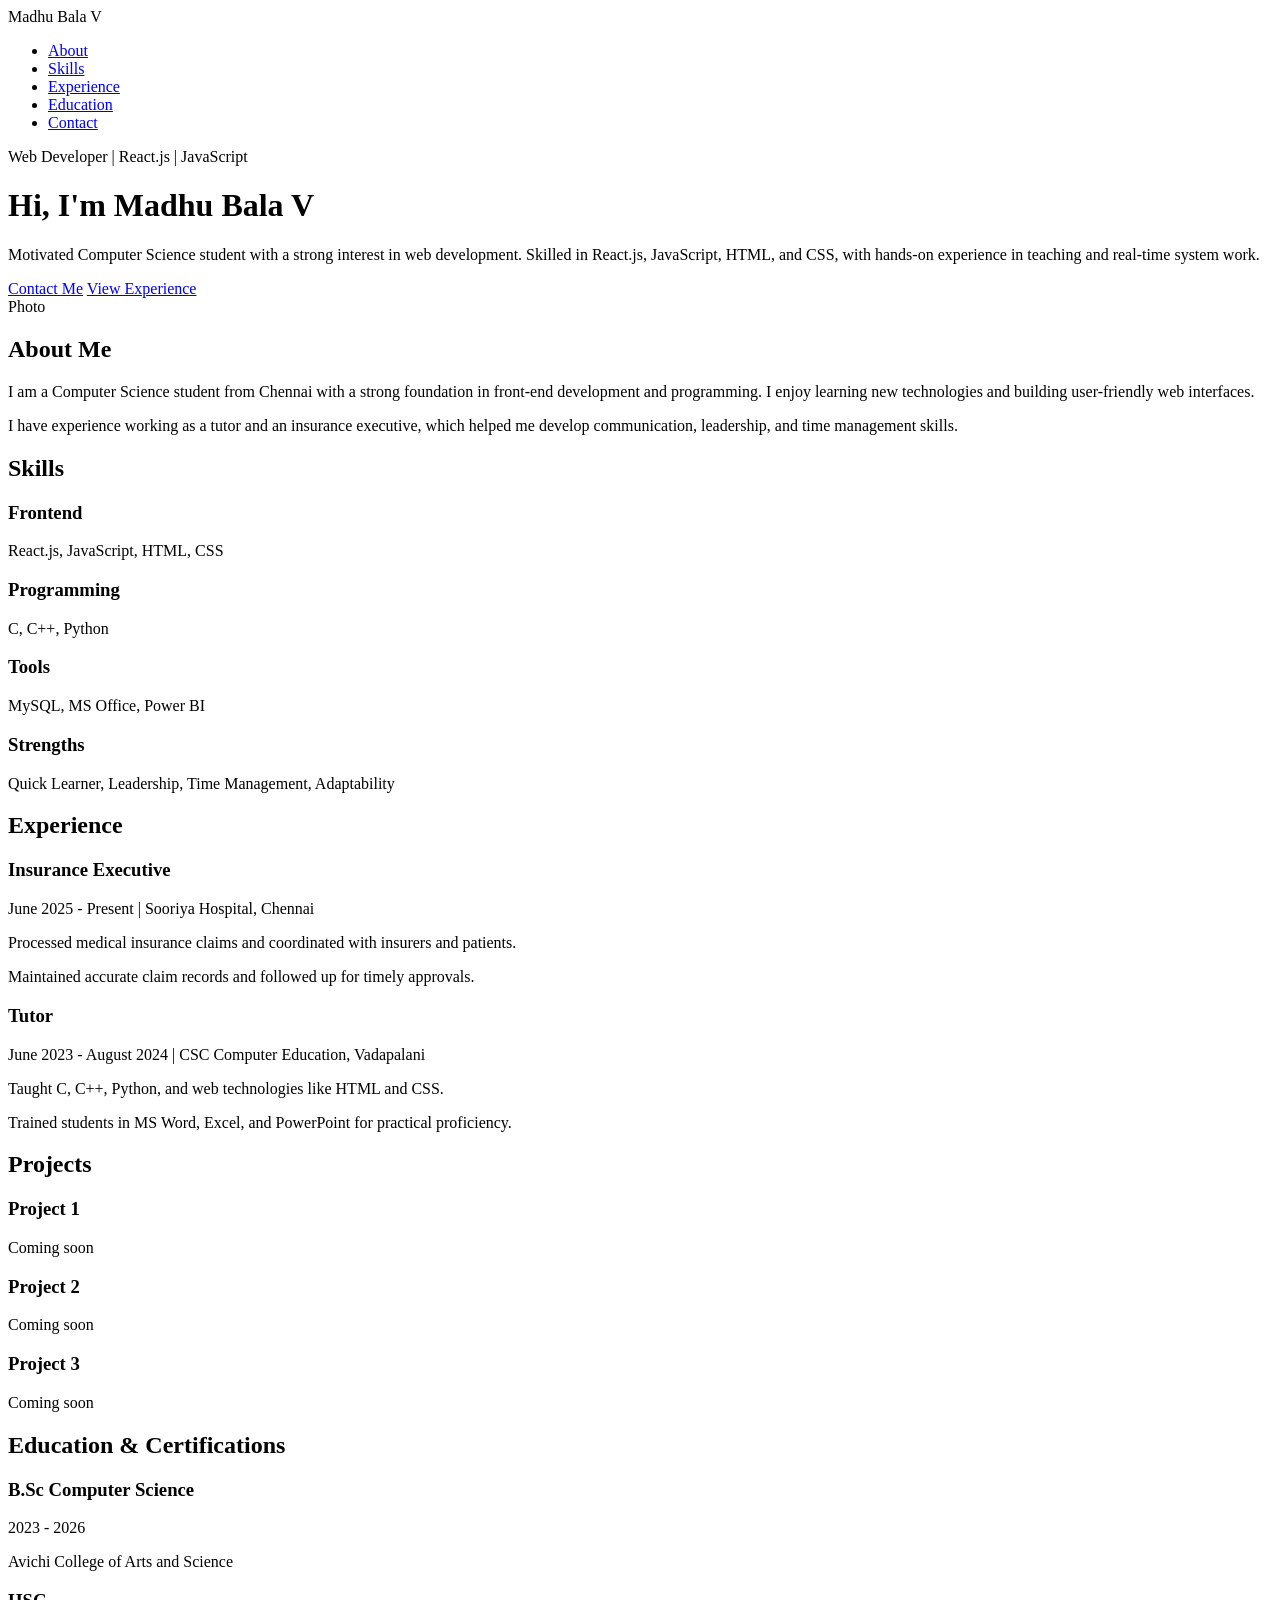
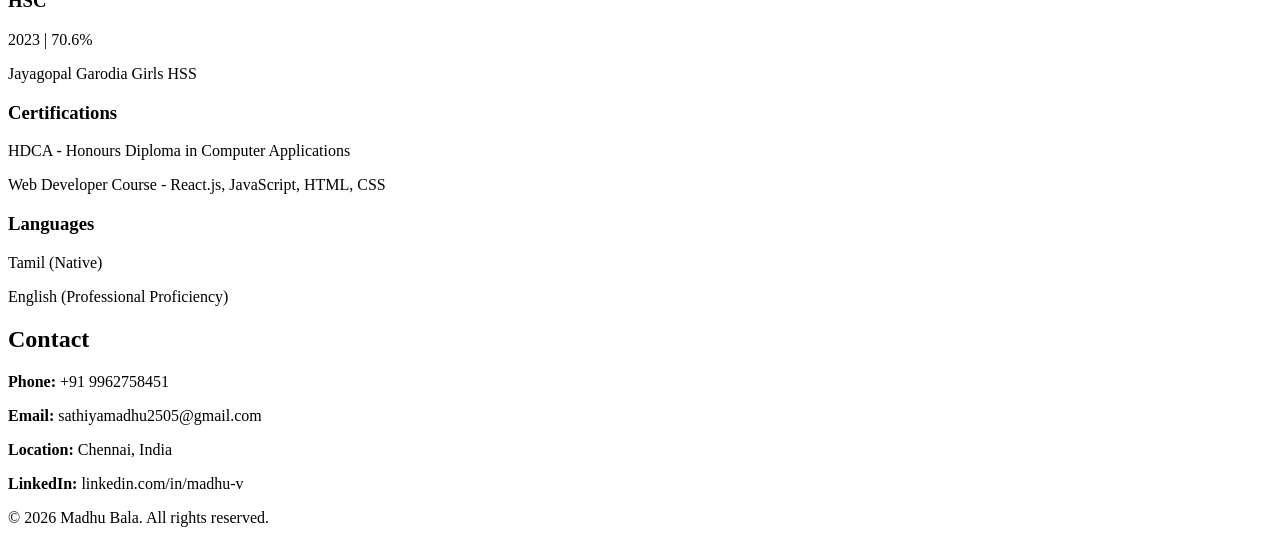
==== index.html @ f21105ec "Rename portfolio.html to index.html" ====
<!DOCTYPE html>
<html lang="en">
<head>
  <meta charset="UTF-8" />
  <meta name="viewport" content="width=device-width, initial-scale=1.0" />
  <title>Madhu Bala V | Portfolio</title>
  <link rel="stylesheet" href="style1.css" />
</head>
<body>
  <header class="hero">
    <nav class="navbar">
      <div class="logo">Madhu Bala V</div>
      <ul class="nav-links">
        <li><a href="#about">About</a></li>
        <li><a href="#skills">Skills</a></li>
        <li><a href="#experience">Experience</a></li>
        <li><a href="#education">Education</a></li>
        <li><a href="#contact">Contact</a></li>
      </ul>
    </nav>

    <div class="hero-content">
      <div class="hero-text">
        <p class="subtitle">Web Developer | React.js | JavaScript</p>
        <h1>Hi, I'm <span>Madhu Bala V</span></h1>
        <p class="description">
          Motivated Computer Science student with a strong interest in web development.
          Skilled in React.js, JavaScript, HTML, and CSS, with hands-on experience in
          teaching and real-time system work.
        </p>
        <div class="hero-buttons">
          <a href="#contact" class="btn primary">Contact Me</a>
          <a href="#experience" class="btn secondary">View Experience</a>
        </div>
      </div>

      <div class="hero-image">
        <div class="photo-placeholder">Photo</div>
      </div>
    </div>
  </header>

  <main>
    <section id="about" class="section">
      <h2>About Me</h2>
      <p>
        I am a Computer Science student from Chennai with a strong foundation in
        front-end development and programming. I enjoy learning new technologies and
        building user-friendly web interfaces.
      </p>
      <p>
        I have experience working as a tutor and an insurance executive, which helped
        me develop communication, leadership, and time management skills.
      </p>
    </section>

    <section id="skills" class="section">
      <h2>Skills</h2>
      <div class="skills-grid">
        <div class="card">
          <h3>Frontend</h3>
          <p>React.js, JavaScript, HTML, CSS</p>
        </div>
        <div class="card">
          <h3>Programming</h3>
          <p>C, C++, Python</p>
        </div>
        <div class="card">
          <h3>Tools</h3>
          <p>MySQL, MS Office, Power BI</p>
        </div>
        <div class="card">
          <h3>Strengths</h3>
          <p>Quick Learner, Leadership, Time Management, Adaptability</p>
        </div>
      </div>
    </section>

    <section id="experience" class="section">
      <h2>Experience</h2>
      <div class="timeline">
        <div class="timeline-item">
          <h3>Insurance Executive</h3>
          <span>June 2025 - Present | Sooriya Hospital, Chennai</span>
          <p>Processed medical insurance claims and coordinated with insurers and patients.</p>
          <p>Maintained accurate claim records and followed up for timely approvals.</p>
        </div>
        <div class="timeline-item">
          <h3>Tutor</h3>
          <span>June 2023 - August 2024 | CSC Computer Education, Vadapalani</span>
          <p>Taught C, C++, Python, and web technologies like HTML and CSS.</p>
          <p>Trained students in MS Word, Excel, and PowerPoint for practical proficiency.</p>
        </div>
      </div>
    </section>

    <section id="projects" class="section">
      <h2>Projects</h2>
      <div class="projects-grid">
        <div class="card empty-card">
          <h3>Project 1</h3>
          <p>Coming soon</p>
        </div>
        <div class="card empty-card">
          <h3>Project 2</h3>
          <p>Coming soon</p>
        </div>
        <div class="card empty-card">
          <h3>Project 3</h3>
          <p>Coming soon</p>
        </div>
      </div>
    </section>

    <section id="education" class="section">
      <h2>Education & Certifications</h2>
      <div class="skills-grid">
        <div class="card">
          <h3>B.Sc Computer Science</h3>
          <p>2023 - 2026</p>
          <p>Avichi College of Arts and Science</p>
        </div>
        <div class="card">
          <h3>HSC</h3>
          <p>2023 | 70.6%</p>
          <p>Jayagopal Garodia Girls HSS</p>
        </div>
        <div class="card">
          <h3>Certifications</h3>
          <p>HDCA - Honours Diploma in Computer Applications</p>
          <p>Web Developer Course - React.js, JavaScript, HTML, CSS</p>
        </div>
        <div class="card">
          <h3>Languages</h3>
          <p>Tamil (Native)</p>
          <p>English (Professional Proficiency)</p>
        </div>
      </div>
    </section>

    <section id="contact" class="section contact-section">
      <h2>Contact</h2>
      <div class="contact-card">
        <p><strong>Phone:</strong> +91 9962758451</p>
        <p><strong>Email:</strong> sathiyamadhu2505@gmail.com</p>
        <p><strong>Location:</strong> Chennai, India</p>
        <p><strong>LinkedIn:</strong> linkedin.com/in/madhu-v</p>
      </div>
    </section>
  </main>

  <footer>
    <p>© 2026 Madhu Bala. All rights reserved.</p>
  </footer>
</body>
</html>
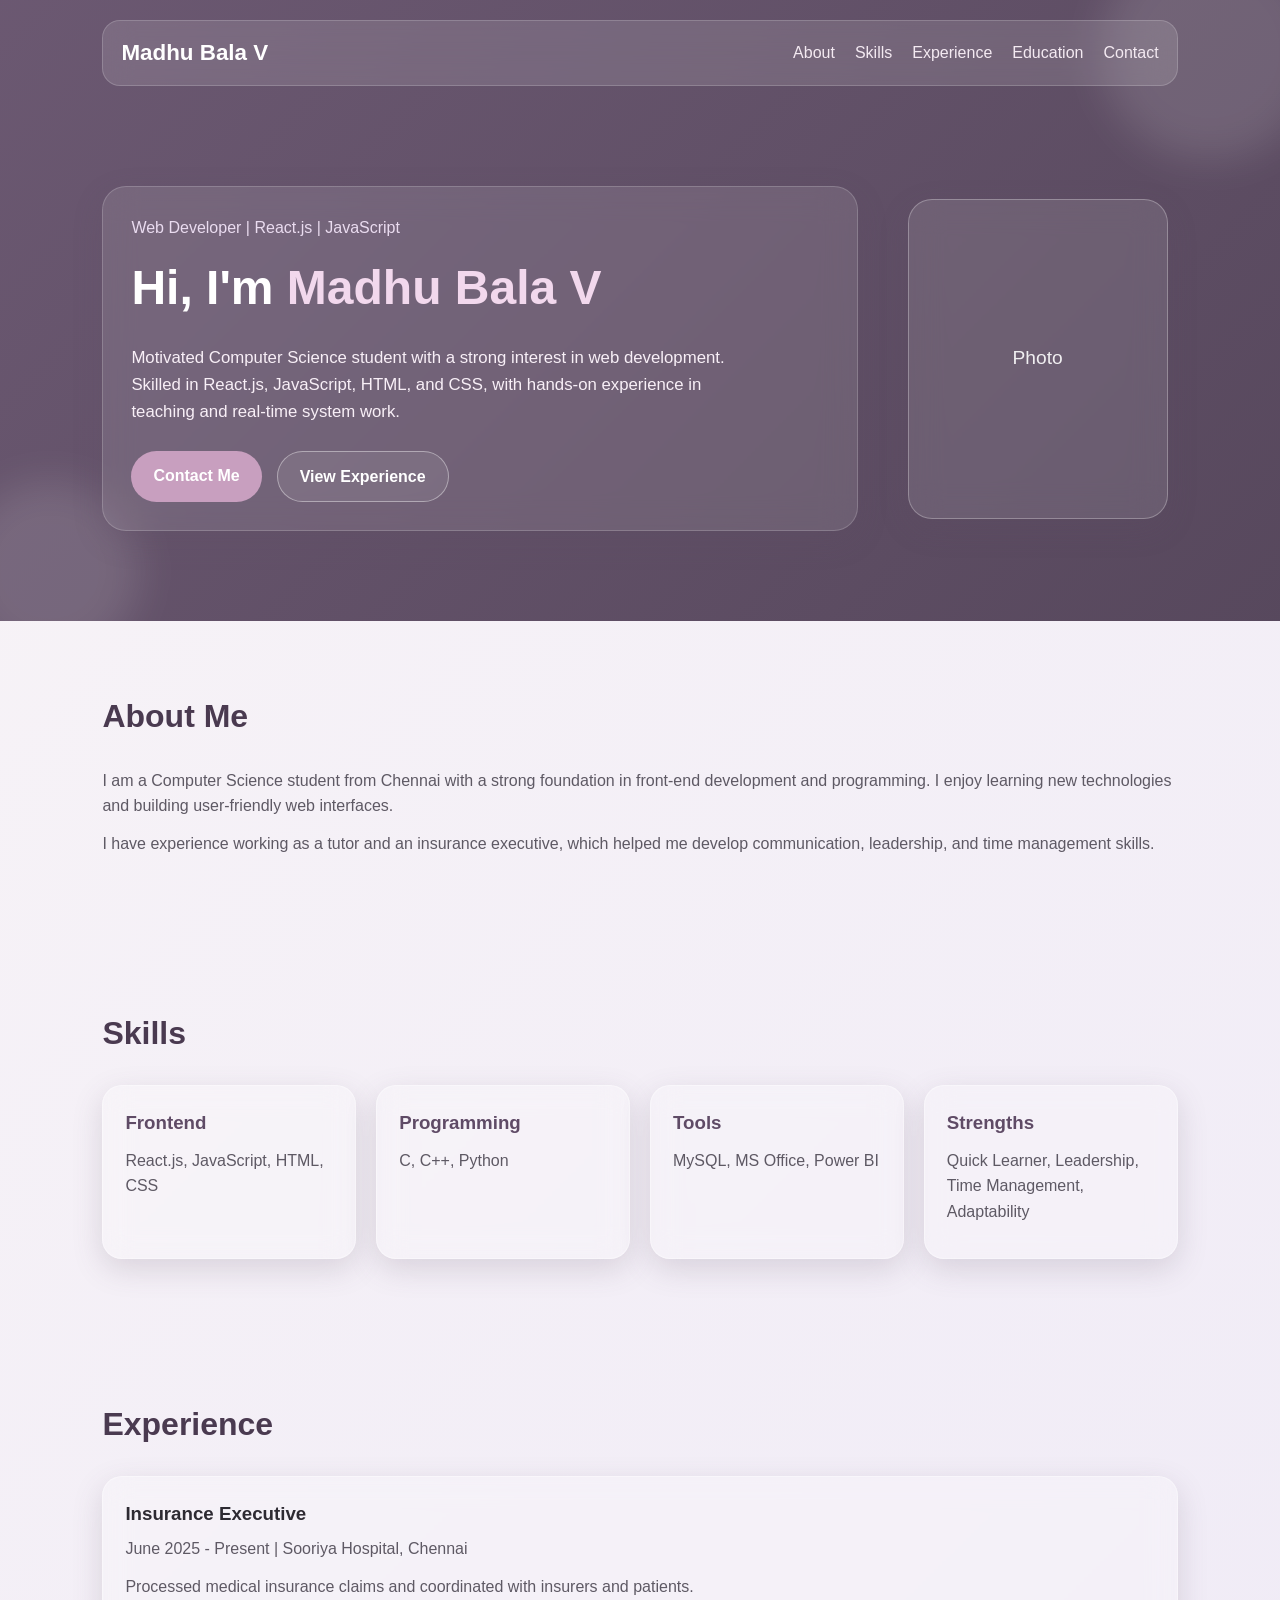
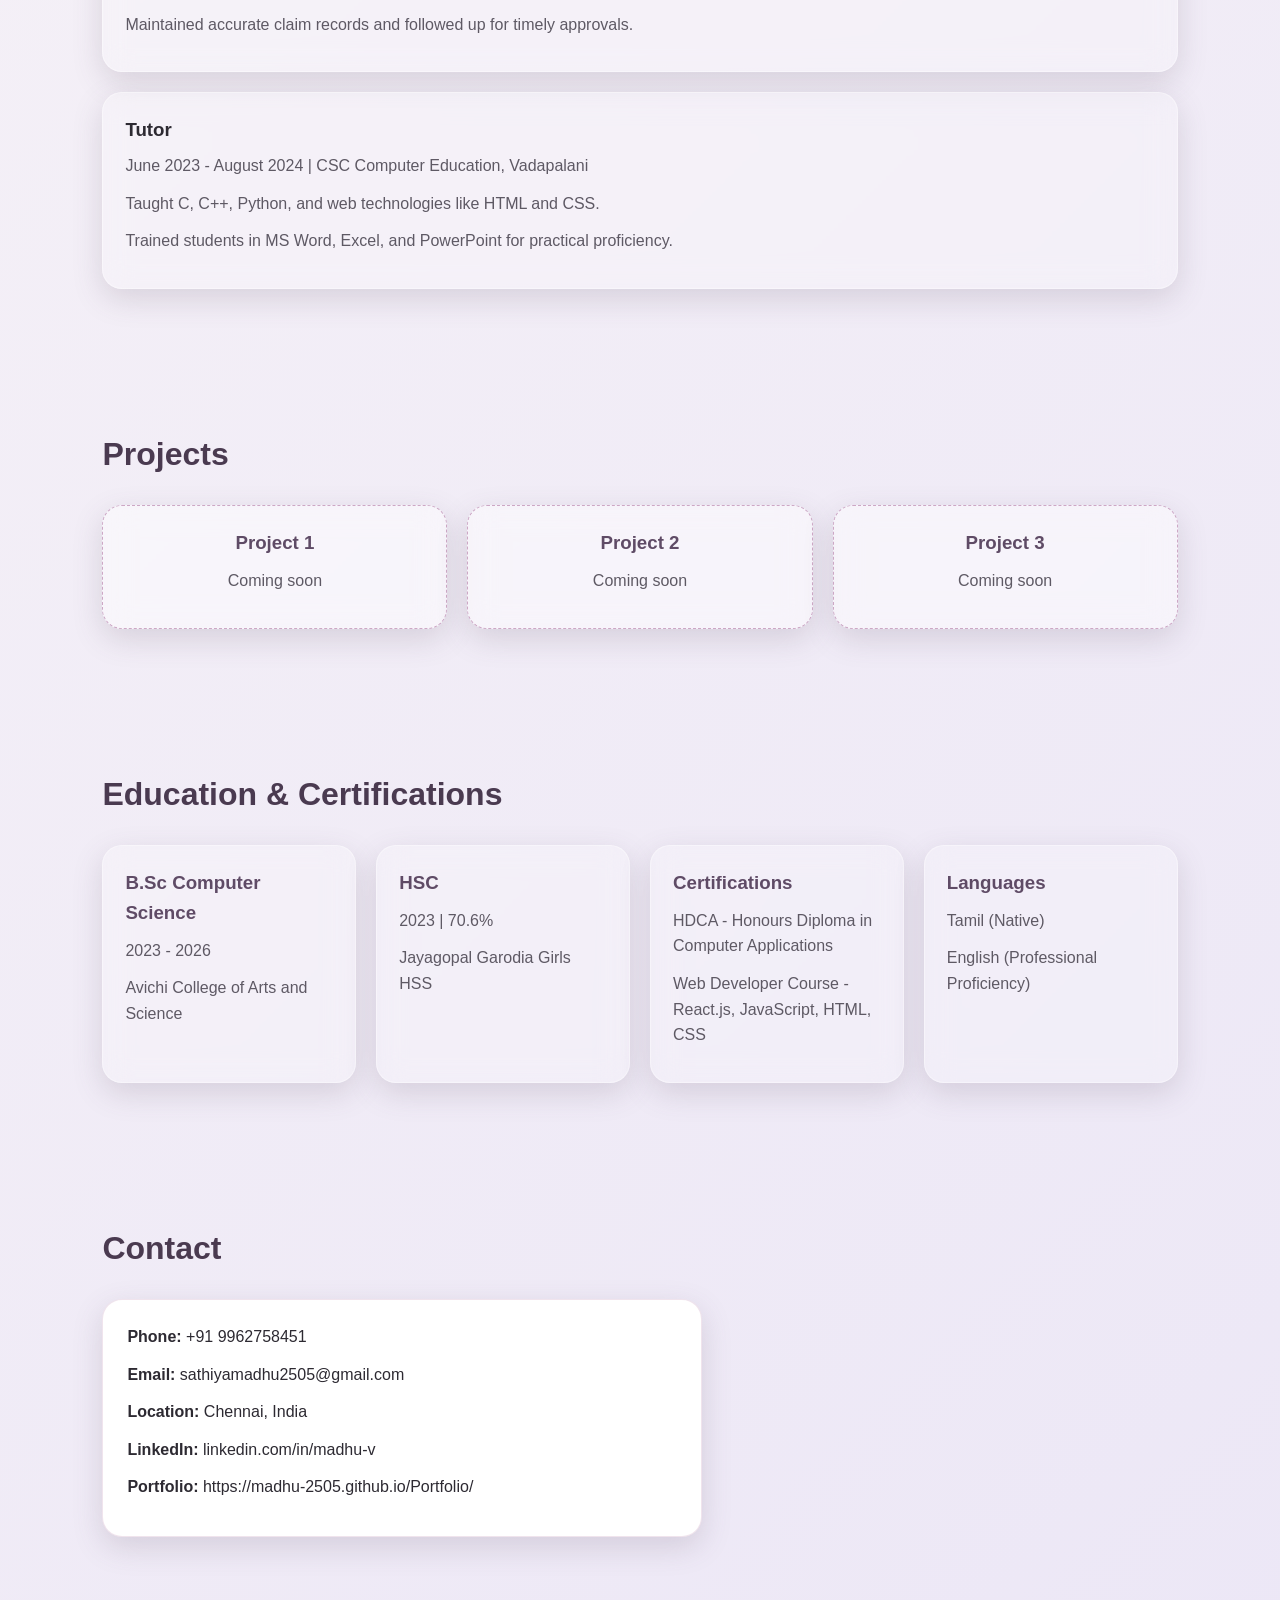
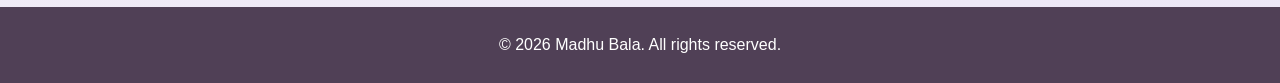
==== commit 7582e0bf: "Update index.html" ====
--- a/index.html
+++ b/index.html
@@ -145,6 +145,7 @@
         <p><strong>Email:</strong> sathiyamadhu2505@gmail.com</p>
         <p><strong>Location:</strong> Chennai, India</p>
         <p><strong>LinkedIn:</strong> linkedin.com/in/madhu-v</p>
+        <p><strong>Portfolio:</strong> https://madhu-2505.github.io/Portfolio/</p>
       </div>
     </section>
   </main>
--- a/style1.css
+++ b/style1.css
@@ -0,0 +1,311 @@
+:root {
+  --bg1: #f8f4f7;
+  --bg2: #ece7f6;
+  --text: #2d2a32;
+  --muted: #5e5964;
+  --hero: #5f4b66;
+  --hero-dark: #4a3a50;
+  --card: rgba(255, 255, 255, 0.22);
+  --card-solid: #ffffff;
+  --primary: #c89fbf;
+  --primary-dark: #b585ab;
+  --border: rgba(255, 255, 255, 0.35);
+  --shadow: 0 10px 30px rgba(95, 75, 102, 0.18);
+}
+
+* {
+  margin: 0;
+  padding: 0;
+  box-sizing: border-box;
+  font-family: Arial, sans-serif;
+}
+
+body {
+  color: var(--text);
+  line-height: 1.6;
+  background: linear-gradient(135deg, var(--bg1), var(--bg2));
+  min-height: 100vh;
+}
+
+a {
+  text-decoration: none;
+  color: inherit;
+}
+
+.hero {
+  background: linear-gradient(135deg, rgba(95, 75, 102, 0.92), rgba(74, 58, 80, 0.92));
+  color: white;
+  padding: 20px 8%;
+  position: relative;
+  overflow: hidden;
+}
+
+.hero::before,
+.hero::after {
+  content: "";
+  position: absolute;
+  border-radius: 50%;
+  background: rgba(255, 255, 255, 0.12);
+  filter: blur(20px);
+}
+
+.hero::before {
+  width: 220px;
+  height: 220px;
+  top: -60px;
+  right: -40px;
+}
+
+.hero::after {
+  width: 180px;
+  height: 180px;
+  bottom: -40px;
+  left: -40px;
+}
+
+.navbar {
+  display: flex;
+  justify-content: space-between;
+  align-items: center;
+  margin-bottom: 60px;
+  position: relative;
+  z-index: 1;
+  padding: 14px 18px;
+  background: rgba(255, 255, 255, 0.12);
+  border: 1px solid rgba(255, 255, 255, 0.18);
+  backdrop-filter: blur(14px);
+  -webkit-backdrop-filter: blur(14px);
+  border-radius: 18px;
+}
+
+.logo {
+  font-size: 1.4rem;
+  font-weight: bold;
+  color: #ffffff;
+}
+
+.nav-links {
+  list-style: none;
+  display: flex;
+  gap: 20px;
+}
+
+.nav-links a {
+  color: #f4eaf2;
+  transition: 0.3s;
+}
+
+.nav-links a:hover {
+  color: #ffffff;
+}
+
+.hero-content {
+  display: flex;
+  align-items: center;
+  justify-content: space-between;
+  gap: 40px;
+  padding: 40px 0 70px;
+  position: relative;
+  z-index: 1;
+}
+
+.hero-text {
+  flex: 1;
+  background: rgba(255, 255, 255, 0.10);
+  border: 1px solid rgba(255, 255, 255, 0.18);
+  backdrop-filter: blur(16px);
+  -webkit-backdrop-filter: blur(16px);
+  border-radius: 24px;
+  padding: 28px;
+  box-shadow: var(--shadow);
+}
+
+.subtitle {
+  color: #eadcf0;
+  font-size: 1rem;
+  margin-bottom: 10px;
+}
+
+.hero h1 {
+  font-size: 3rem;
+  margin-bottom: 18px;
+}
+
+.hero h1 span {
+  color: #f2d8ed;
+}
+
+.description {
+  max-width: 600px;
+  margin-bottom: 25px;
+  font-size: 1.05rem;
+  color: #f8eff7;
+}
+
+.hero-buttons {
+  display: flex;
+  gap: 15px;
+  flex-wrap: wrap;
+}
+
+.btn {
+  padding: 12px 22px;
+  border-radius: 999px;
+  font-weight: bold;
+  display: inline-block;
+  transition: 0.3s;
+}
+
+.primary {
+  background: var(--primary);
+  color: white;
+}
+
+.primary:hover {
+  background: var(--primary-dark);
+}
+
+.secondary {
+  border: 1px solid rgba(255, 255, 255, 0.4);
+  color: white;
+  background: rgba(255, 255, 255, 0.08);
+}
+
+.secondary:hover {
+  background: rgba(255, 255, 255, 0.16);
+}
+
+.hero-image {
+  flex: 0 0 280px;
+  display: flex;
+  justify-content: center;
+}
+
+.photo-placeholder {
+  width: 260px;
+  height: 320px;
+  border: 1px solid rgba(255,255,255,0.28);
+  border-radius: 24px;
+  display: flex;
+  align-items: center;
+  justify-content: center;
+  color: rgba(255,255,255,0.9);
+  font-size: 1.2rem;
+  background: rgba(255,255,255,0.10);
+  backdrop-filter: blur(16px);
+  -webkit-backdrop-filter: blur(16px);
+  box-shadow: var(--shadow);
+}
+
+.section {
+  padding: 70px 8%;
+}
+
+.section h2 {
+  font-size: 2rem;
+  margin-bottom: 25px;
+  color: var(--hero-dark);
+}
+
+.section p {
+  margin-bottom: 12px;
+  color: var(--muted);
+}
+
+.skills-grid,
+.projects-grid {
+  display: grid;
+  grid-template-columns: repeat(auto-fit, minmax(220px, 1fr));
+  gap: 20px;
+}
+
+.card {
+  background: var(--card);
+  padding: 22px;
+  border-radius: 20px;
+  box-shadow: var(--shadow);
+  border: 1px solid var(--border);
+  backdrop-filter: blur(14px);
+  -webkit-backdrop-filter: blur(14px);
+}
+
+.card h3 {
+  margin-bottom: 10px;
+  color: var(--hero);
+}
+
+.timeline {
+  display: grid;
+  gap: 20px;
+}
+
+.timeline-item {
+  background: var(--card);
+  padding: 22px;
+  border-radius: 20px;
+  box-shadow: var(--shadow);
+  border: 1px solid var(--border);
+  backdrop-filter: blur(14px);
+  -webkit-backdrop-filter: blur(14px);
+}
+
+.timeline-item span {
+  display: block;
+  color: var(--muted);
+  margin: 8px 0 12px;
+}
+
+.empty-card {
+  text-align: center;
+  border: 1px dashed rgba(200, 159, 191, 0.9);
+  background: rgba(255, 255, 255, 0.45);
+}
+
+.contact-section .contact-card {
+  background: var(--card-solid);
+  padding: 24px;
+  border-radius: 20px;
+  box-shadow: var(--shadow);
+  max-width: 600px;
+  border: 1px solid rgba(200, 159, 191, 0.28);
+}
+
+.contact-card p {
+  color: var(--text);
+}
+
+footer {
+  text-align: center;
+  padding: 25px;
+  background: rgba(74, 58, 80, 0.96);
+  color: white;
+}
+
+@media (max-width: 768px) {
+  .navbar {
+    flex-direction: column;
+    gap: 15px;
+  }
+
+  .nav-links {
+    flex-wrap: wrap;
+    justify-content: center;
+  }
+
+  .hero-content {
+    flex-direction: column;
+    text-align: center;
+  }
+
+  .hero h1 {
+    font-size: 2.3rem;
+  }
+
+  .description {
+    margin: 0 auto 25px;
+  }
+
+  .hero-buttons {
+    justify-content: center;
+  }
+}
